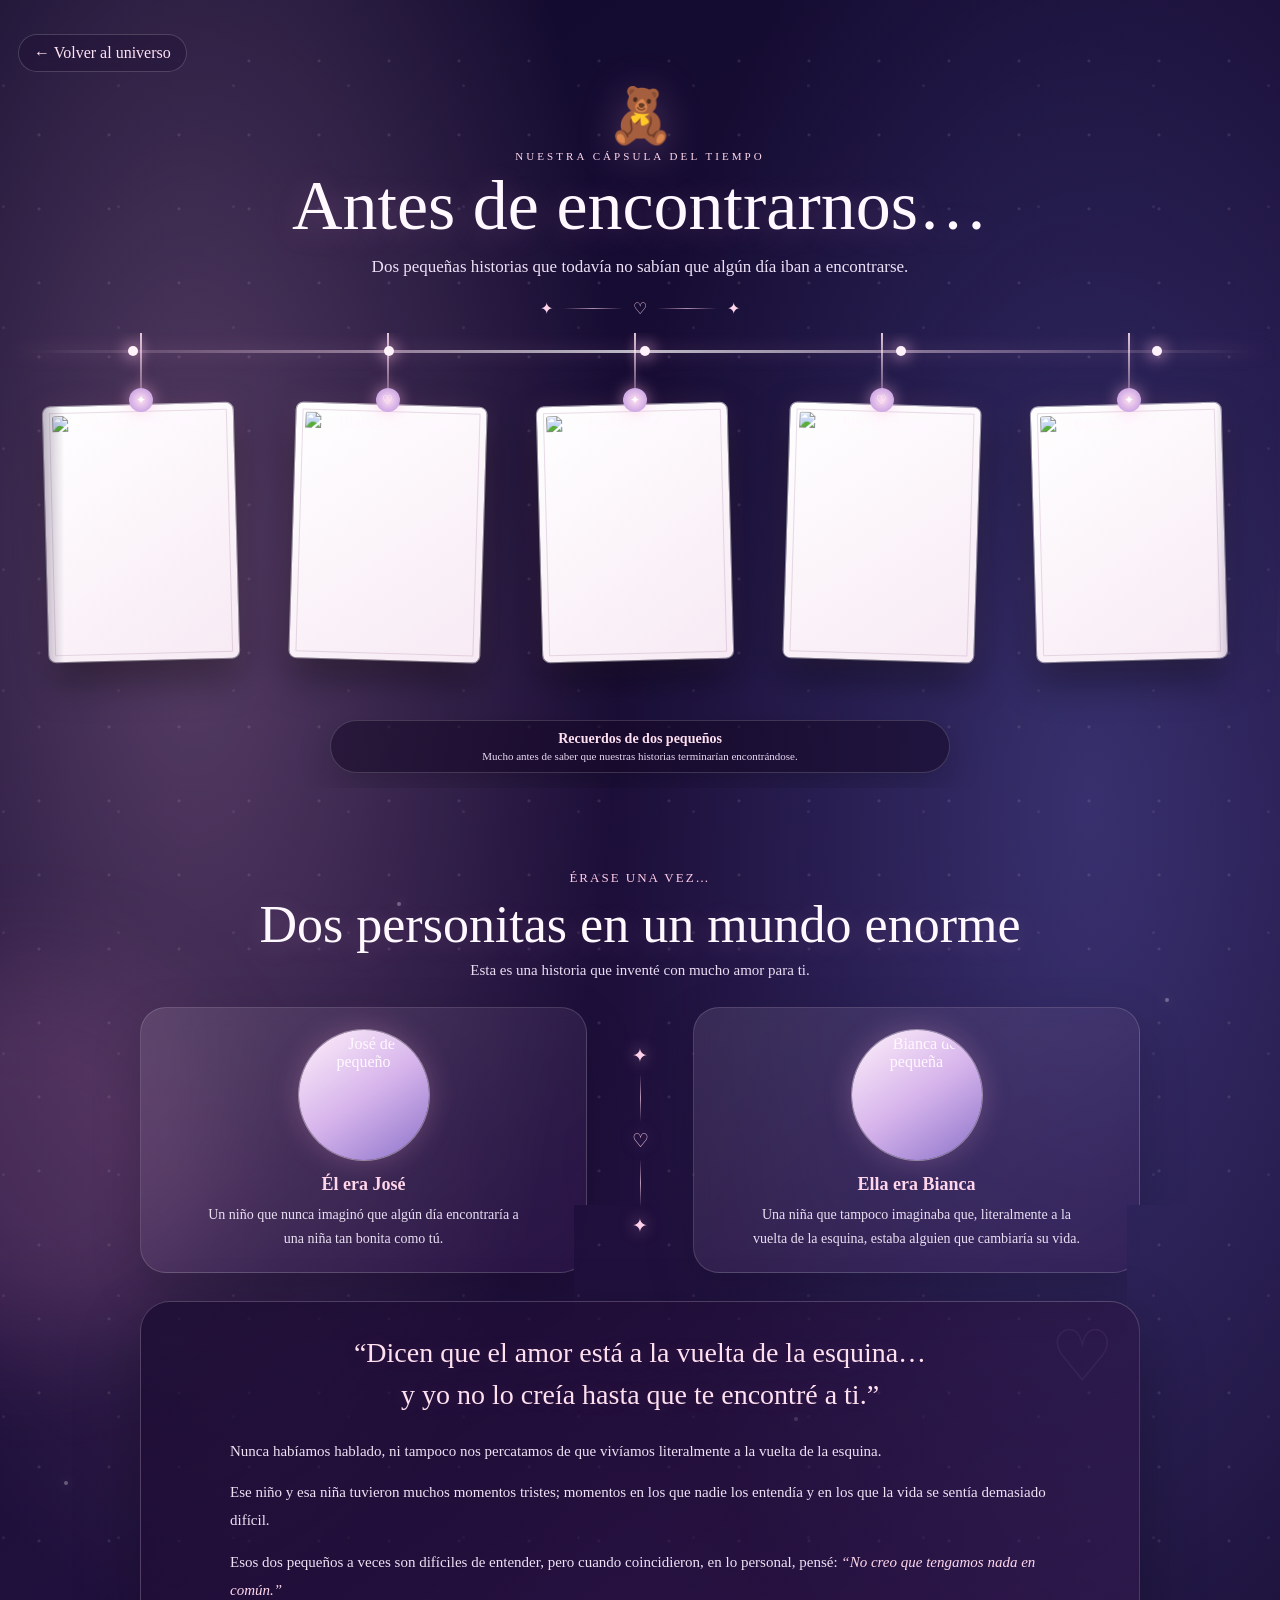
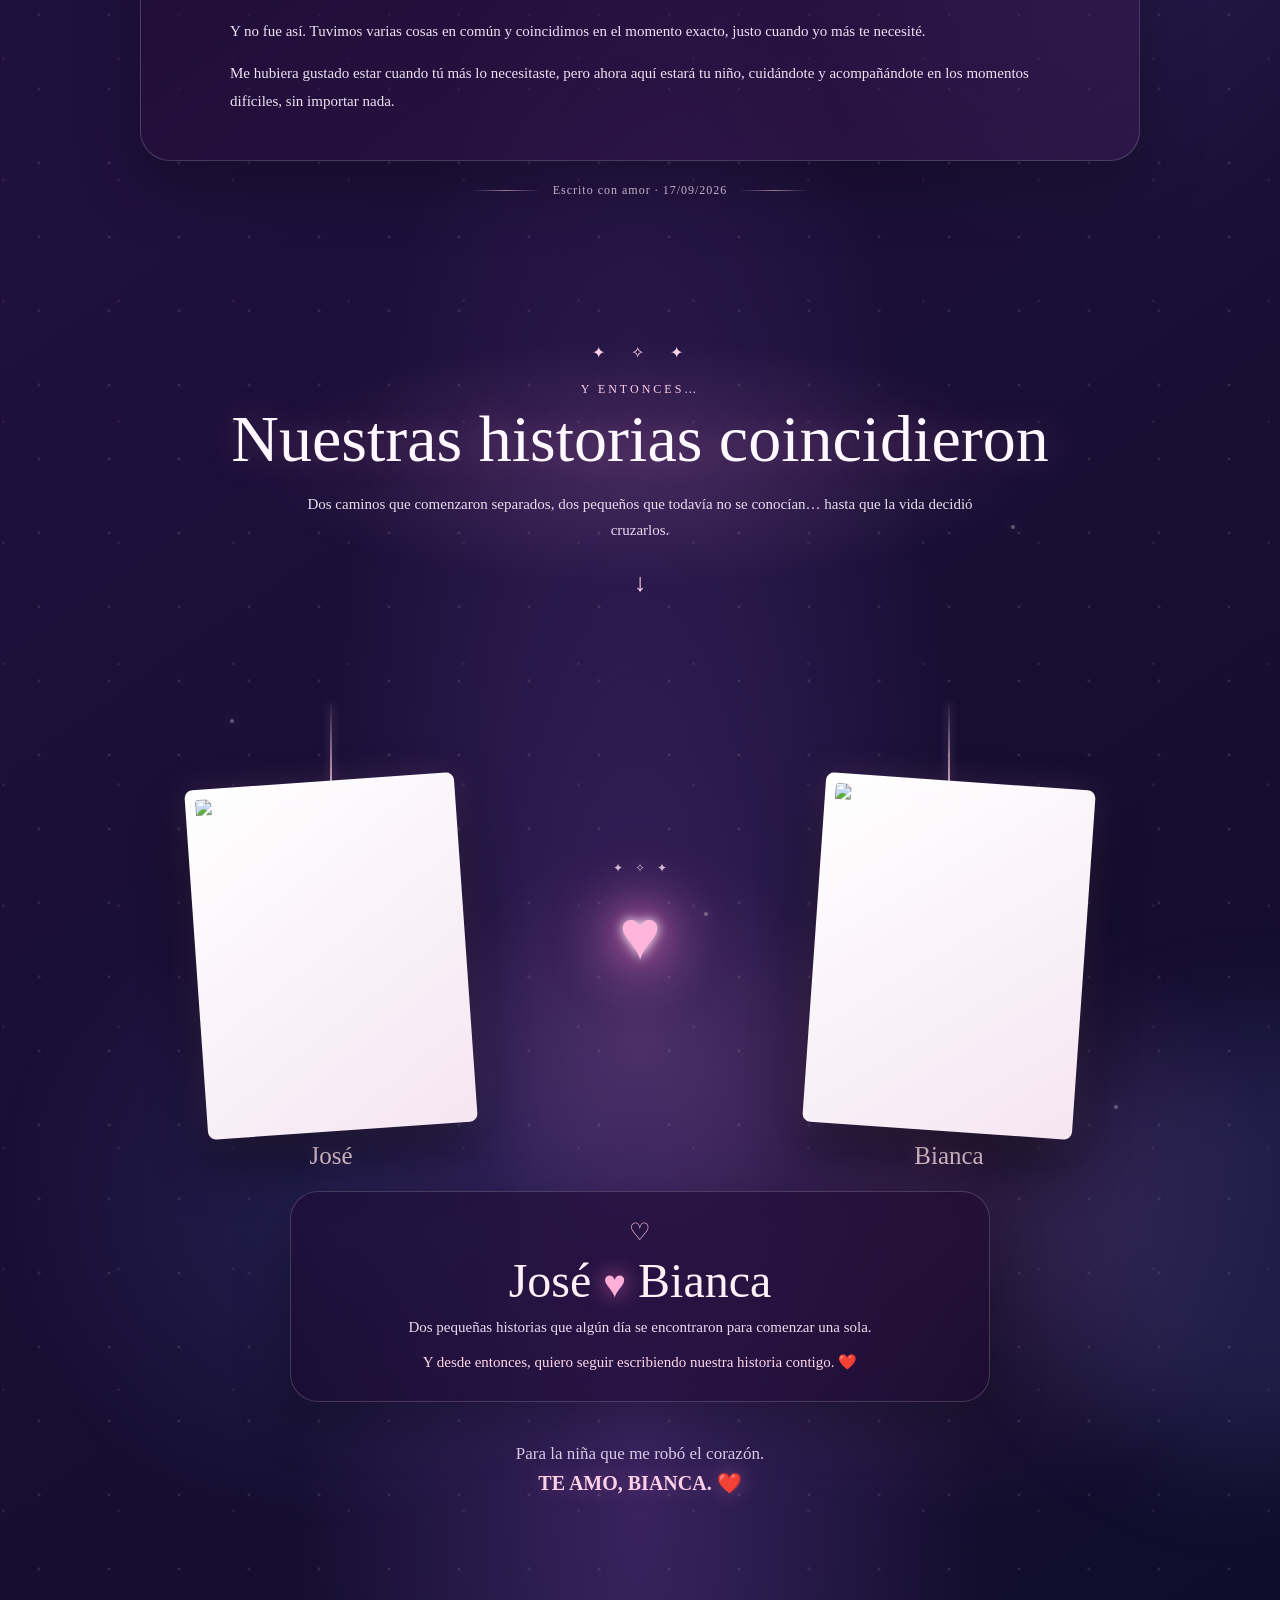
==== bebe.html @ 22dc92ad "Add files via upload" ====
<!doctype html>
<html lang="es">
<head>
<meta charset="utf-8">
<meta name="viewport" content="width=device-width,initial-scale=1">
<title>Bebé — Antes de encontrarnos</title>
<link rel="stylesheet" href="styles.css">
</head>
<body class="baby-page">
<main class="baby-world">
  <div class="baby-bg"></div>
  <div class="baby-glow baby-glow-a"></div>
  <div class="baby-glow baby-glow-b"></div>
  <div class="baby-stars" aria-hidden="true">
    <i></i><i></i><i></i><i></i><i></i><i></i><i></i><i></i><i></i><i></i><i></i><i></i>
  </div>

  <div class="baby-content">
    <a class="back baby-back" href="indice.html">← Volver al universo</a>

    <header class="baby-header">
      <div class="baby-icon">🧸</div>
      <div class="kicker">Nuestra cápsula del tiempo</div>
      <h1>Antes de encontrarnos…</h1>
      <p>Dos pequeñas historias que todavía no sabían que algún día iban a encontrarse.</p>
      <div class="baby-divider"><span>✦</span><b></b><span>♡</span><b></b><span>✦</span></div>
    </header>

    <!-- 1. Carrusel de recuerdos -->
    <section class="memory-lantern baby-carousel-section" aria-label="Fotografías de nuestra infancia">
      <div class="lantern-ceiling"><span></span><span></span><span></span><span></span><span></span></div>
      <div class="baby-track">
        <div class="baby-group">
          <figure class="hanging-photo photo-a"><span class="cord"></span><span class="ornament">✦</span><div class="photo-frame"><img src="assets/bebe/bebe01.jpeg" alt="José de pequeño"></div></figure>
          <figure class="hanging-photo photo-b"><span class="cord"></span><span class="ornament">♡</span><div class="photo-frame"><img src="assets/bebe/bebe02.jpeg" alt="Bianca de pequeña"></div></figure>
          <figure class="hanging-photo photo-c"><span class="cord"></span><span class="ornament">✦</span><div class="photo-frame"><img src="assets/bebe/bebe03.jpeg" alt="José de pequeño"></div></figure>
          <figure class="hanging-photo photo-d"><span class="cord"></span><span class="ornament">♡</span><div class="photo-frame"><img src="assets/bebe/bebe04.jpeg" alt="José de pequeño"></div></figure>
          <figure class="hanging-photo photo-e"><span class="cord"></span><span class="ornament">✦</span><div class="photo-frame"><img src="assets/bebe/bebe05.jpeg" alt="Bianca de pequeña"></div></figure>
          <figure class="hanging-photo photo-f"><span class="cord"></span><span class="ornament">♡</span><div class="photo-frame"><img src="assets/bebe/bebe06.jpeg" alt="Bianca de pequeña"></div></figure>
          <figure class="hanging-photo photo-g"><span class="cord"></span><span class="ornament">✦</span><div class="photo-frame"><img src="assets/bebe/bebe07.png" alt="Recuerdo de infancia"></div></figure>
        </div>
        <div class="baby-group" aria-hidden="true">
          <figure class="hanging-photo photo-a"><span class="cord"></span><span class="ornament">✦</span><div class="photo-frame"><img src="assets/bebe/bebe01.jpeg" alt=""></div></figure>
          <figure class="hanging-photo photo-b"><span class="cord"></span><span class="ornament">♡</span><div class="photo-frame"><img src="assets/bebe/bebe02.jpeg" alt=""></div></figure>
          <figure class="hanging-photo photo-c"><span class="cord"></span><span class="ornament">✦</span><div class="photo-frame"><img src="assets/bebe/bebe03.jpeg" alt=""></div></figure>
          <figure class="hanging-photo photo-d"><span class="cord"></span><span class="ornament">♡</span><div class="photo-frame"><img src="assets/bebe/bebe04.jpeg" alt=""></div></figure>
          <figure class="hanging-photo photo-e"><span class="cord"></span><span class="ornament">✦</span><div class="photo-frame"><img src="assets/bebe/bebe05.jpeg" alt=""></div></figure>
          <figure class="hanging-photo photo-f"><span class="cord"></span><span class="ornament">♡</span><div class="photo-frame"><img src="assets/bebe/bebe06.jpeg" alt=""></div></figure>
          <figure class="hanging-photo photo-g"><span class="cord"></span><span class="ornament">✦</span><div class="photo-frame"><img src="assets/bebe/bebe07.png" alt=""></div></figure>
        </div>
      </div>
      <div class="carousel-caption">
        <span>Recuerdos de dos pequeños</span>
        <small>Mucho antes de saber que nuestras historias terminarían encontrándose.</small>
      </div>
    </section>

    <!-- 2. Historia -->
    <section class="baby-story" aria-label="Nuestra historia antes de conocernos">
      <div class="story-intro">
        <span class="story-label">Érase una vez…</span>
        <h2>Dos personitas en un mundo enorme</h2>
        <p>Esta es una historia que inventé con mucho amor para ti.</p>
      </div>

      <div class="story-columns">
        <article class="story-person story-jose">
          <div class="story-mini-photo"><img src="assets/bebe/bebe01.jpeg" alt="José de pequeño"></div>
          <span class="story-tag">Él era José</span>
          <p>Un niño que nunca imaginó que algún día encontraría a una niña tan bonita como tú.</p>
        </article>
        <div class="story-between" aria-hidden="true"><span>✦</span><div></div><span>♡</span><div></div><span>✦</span></div>
        <article class="story-person story-bianca">
          <div class="story-mini-photo"><img src="assets/bebe/bebe02.jpeg" alt="Bianca de pequeña"></div>
          <span class="story-tag">Ella era Bianca</span>
          <p>Una niña que tampoco imaginaba que, literalmente a la vuelta de la esquina, estaba alguien que cambiaría su vida.</p>
        </article>
      </div>

      <div class="story-card">
        <div class="story-quote">“Dicen que el amor está a la vuelta de la esquina…<br>y yo no lo creía hasta que te encontré a ti.”</div>
        <div class="story-text">
          <p>Nunca habíamos hablado, ni tampoco nos percatamos de que vivíamos literalmente a la vuelta de la esquina.</p>
          <p>Ese niño y esa niña tuvieron muchos momentos tristes; momentos en los que nadie los entendía y en los que la vida se sentía demasiado difícil.</p>
          <p>Esos dos pequeños a veces son difíciles de entender, pero cuando coincidieron, en lo personal, pensé: <em>“No creo que tengamos nada en común.”</em></p>
          <p>Y no fue así. Tuvimos varias cosas en común y coincidimos en el momento exacto, justo cuando yo más te necesité.</p>
          <p>Me hubiera gustado estar cuando tú más lo necesitaste, pero ahora aquí estará tu niño, cuidándote y acompañándote en los momentos difíciles, sin importar nada.</p>
        </div>
      </div>

      <div class="story-date">
        <span class="date-line"></span>
        <span>Escrito con amor · 17/09/2026</span>
        <span class="date-line"></span>
      </div>
    </section>

    <!-- 3. El encuentro -->
    <section class="baby-meeting" aria-label="El encuentro de José y Bianca">
      <div class="meeting-stars" aria-hidden="true">✦　✧　✦</div>
      <p class="meeting-kicker">Y entonces…</p>
      <h2>Nuestras historias coincidieron</h2>
      <p class="meeting-copy">Dos caminos que comenzaron separados, dos pequeños que todavía no se conocían… hasta que la vida decidió cruzarlos.</p>
      <div class="meeting-arrow" aria-hidden="true">↓</div>
    </section>

    <!-- 4. Dos fotos que terminan juntas -->
    <section class="together-section" aria-label="José y Bianca juntos">
      <div class="together-scene">
        <div class="together-photo together-left">
          <span class="together-string"></span>
          <div class="together-frame"><img src="assets/bebe/bebe01.jpeg" alt="José de pequeño"></div>
          <span class="together-name">José</span>
        </div>

        <div class="heart-center" aria-hidden="true">
          <div class="heart-glow"></div>
          <div class="heart-symbol">♥</div>
          <div class="heart-sparkles">✦　✧　✦</div>
        </div>

        <div class="together-photo together-right">
          <span class="together-string"></span>
          <div class="together-frame"><img src="assets/bebe/bebe02.jpeg" alt="Bianca de pequeña"></div>
          <span class="together-name">Bianca</span>
        </div>
      </div>

      <div class="together-message">
        <span class="tiny-heart">♡</span>
        <h2>José <span>♥</span> Bianca</h2>
        <p>Dos pequeñas historias que algún día se encontraron para comenzar una sola.</p>
        <p class="forever">Y desde entonces, quiero seguir escribiendo nuestra historia contigo. ❤️</p>
      </div>

      <div class="baby-closing">
        <p>Para la niña que me robó el corazón.</p>
        <strong>TE AMO, BIANCA. ❤️</strong>
      </div>
    </section>
  </div>
</main>
<script src="script.js"></script>
</body>
</html>
---- styles.css ----
:root{
 --ink:#2a1638;--deep:#1b0b2b;--purple:#8f58bd;--lav:#d9baf3;--pink:#ffb8df;
 --white:#fff9ff;--muted:#eadcf1;--glass:rgba(46,19,68,.55);
}
*{box-sizing:border-box}html{scroll-behavior:smooth}
body{margin:0;color:var(--white);font-family:Georgia,"Times New Roman",serif;background:#160a23}
.page{min-height:100vh;position:relative;overflow:hidden}
.atmo{position:absolute;inset:-3%;background-size:cover;background-position:center;z-index:0;
animation:kenburns 22s ease-in-out infinite alternate;transform-origin:center}
.atmo:after{content:"";position:absolute;inset:0;background:
linear-gradient(180deg,rgba(30,8,51,.04),rgba(42,13,67,.18)),
radial-gradient(circle at 50% 45%,transparent 0 28%,rgba(25,5,40,.18) 82%);}
@keyframes kenburns{0%{transform:scale(1) translate3d(0,0,0)}100%{transform:scale(1.045) translate3d(-.8%,.5%,0)}}
.stars,.sparkles,.nebula{position:absolute;inset:0;z-index:1;pointer-events:none}
.star{position:absolute;width:3px;height:3px;border-radius:50%;background:#fff;animation:twinkle 2.6s ease-in-out infinite}
@keyframes twinkle{0%,100%{opacity:.15;transform:scale(.6)}50%{opacity:1;transform:scale(1.7)}}
.spark{position:absolute;width:12px;height:12px}.spark:before,.spark:after{content:"";position:absolute;background:#fff;border-radius:9px}
.spark:before{width:2px;height:18px;left:5px;top:-3px}.spark:after{width:18px;height:2px;left:-3px;top:5px}
.center{position:relative;z-index:3;min-height:100vh;display:grid;place-items:center;padding:32px 18px}
.hero{width:min(650px,95%);text-align:center;padding:45px 28px;border:1px solid rgba(255,255,255,.32);background:rgba(32,11,50,.48);backdrop-filter:blur(8px);border-radius:34px;box-shadow:0 25px 80px rgba(10,0,20,.35)}
.kicker{font-size:11px;letter-spacing:.28em;text-transform:uppercase;color:#ffe1f3}
h1{font-size:clamp(42px,8vw,78px);line-height:.98;font-weight:500;margin:14px 0 18px;text-shadow:0 3px 25px rgba(255,177,229,.3)}
.hero p{max-width:510px;margin:0 auto 26px;line-height:1.75;color:#f3e6f6;font-size:17px}
.btn{display:inline-flex;align-items:center;justify-content:center;min-height:48px;padding:12px 25px;border:1px solid rgba(255,255,255,.35);border-radius:999px;background:linear-gradient(90deg,#b879dc,#ff9bd6);color:#2b123c;font-weight:bold;box-shadow:0 10px 30px rgba(255,143,216,.28);cursor:pointer;font-family:inherit}
.hint{font-size:12px;color:#e6cfe9;margin-top:15px}
.photo-rain{position:absolute;inset:0;z-index:2;overflow:hidden;pointer-events:none}
.photo{position:absolute;top:-170px;width:105px;height:132px;padding:8px 8px 25px;background:#fff;border-radius:5px;box-shadow:0 16px 35px rgba(0,0,0,.35);animation:fall linear infinite;pointer-events:auto;cursor:pointer}
.photo img{width:100%;height:99px;object-fit:cover;display:block}
@keyframes fall{0%{transform:translate(0,-180px) rotate(-10deg);opacity:0}8%{opacity:.95}50%{transform:translate(30px,52vh) rotate(8deg)}100%{transform:translate(-20px,115vh) rotate(17deg);opacity:.08}}
.photo:nth-child(1){left:3%;animation-duration:12s;animation-delay:-5s}.photo:nth-child(2){left:19%;animation-duration:15s;animation-delay:-10s}
.photo:nth-child(3){left:37%;animation-duration:11s;animation-delay:-2s}.photo:nth-child(4){left:56%;animation-duration:14s;animation-delay:-8s}
.photo:nth-child(5){left:74%;animation-duration:13s;animation-delay:-12s}.photo:nth-child(6){left:90%;animation-duration:16s;animation-delay:-7s}

.menu{min-height:100vh;position:relative;padding:45px 18px 65px;overflow:hidden}
.menu-wrap{position:relative;z-index:4;width:min(1080px,100%);margin:auto}
.menu-head{text-align:center;margin-bottom:25px}.menu-head h2{font-size:clamp(38px,6vw,62px);font-weight:500;margin:8px 0}
.menu-head p{max-width:650px;margin:auto;color:#f2e2f5;line-height:1.7}
.moon-scene{height:310px;position:relative;display:flex;justify-content:center;align-items:center;margin:-5px auto 10px}
.moon{width:205px;height:205px;border-radius:50%;background:transparent;box-shadow:0 0 45px rgba(255,208,250,.18);animation:moonGlow 4s ease-in-out infinite}
@keyframes moonGlow{0%,100%{opacity:.7}50%{opacity:1}}
.orbit{position:absolute;width:580px;height:250px;border:1px solid rgba(255,221,248,.45);border-radius:50%;transform:rotate(-12deg)}
.astronaut{position:absolute;font-size:75px;filter:drop-shadow(0 10px 20px rgba(0,0,0,.35));animation:float 3.8s ease-in-out infinite}
.astronaut.left{left:12%;transform:scaleX(-1)}.astronaut.right{right:12%}
@keyframes float{0%,100%{translate:0 5px}50%{translate:0 -12px}}
.love-rope{position:absolute;width:390px;height:2px;background:linear-gradient(90deg,#ffb4e3,#fff,#ffb4e3);box-shadow:0 0 12px #ffb4e3}
.heart{position:absolute;font-size:31px;animation:pulse 1.6s ease-in-out infinite}
@keyframes pulse{50%{transform:scale(1.22)}}
.grid{display:grid;grid-template-columns:repeat(4,1fr);gap:14px}
.card{min-height:170px;padding:20px;border-radius:24px;border:1px solid rgba(255,255,255,.28);background:linear-gradient(145deg,rgba(255,255,255,.22),rgba(104,48,143,.28));backdrop-filter:blur(8px);box-shadow:0 12px 35px rgba(20,4,30,.22);transition:.25s}
.card:hover{transform:translateY(-5px);border-color:#ffc5e7}
.card .icon{font-size:37px}.card h3{font-size:21px;margin:10px 0 6px;font-weight:500}.card p{font-size:13px;line-height:1.5;color:#f0deF3;margin:0}
.codebox{margin:25px auto 0;max-width:760px;padding:22px;border-radius:25px;border:1px solid rgba(255,255,255,.3);background:rgba(29,8,45,.5);backdrop-filter:blur(8px);text-align:center}
.codebox h3{font-size:25px;margin:8px}.codebox p{color:#ead9ef}
input{width:min(370px,100%);height:48px;border-radius:999px;border:1px solid #b98bd0;background:rgba(15,5,25,.6);color:#fff;text-align:center;padding:0 18px;font:16px Georgia;margin:7px}
.secret{display:none;margin-top:13px;padding:14px;border-radius:17px;background:rgba(255,185,224,.13)}
.secret a{margin-left:8px}
footer{text-align:center;color:#e5cde9;margin-top:28px;font-size:13px}
@media(max-width:800px){.grid{grid-template-columns:repeat(2,1fr)}.orbit{width:470px}.astronaut{font-size:58px}.love-rope{width:300px}}
@media(max-width:520px){.grid{grid-template-columns:1fr 1fr}.moon{width:150px;height:150px}.moon-scene{height:250px}.astronaut{font-size:44px}.astronaut.left{left:0}.astronaut.right{right:0}.love-rope{width:210px}.photo{width:78px;height:100px;padding:6px 6px 18px}.photo img{height:75px}.hero{padding:35px 19px}}
@media(prefers-reduced-motion:reduce){*,*:before,*:after{animation:none!important;transition:none!important}}

.aurora{position:absolute;z-index:1;inset:-20%;pointer-events:none;
background:
radial-gradient(ellipse at 25% 35%,rgba(255,169,235,.12),transparent 26%),
radial-gradient(ellipse at 75% 60%,rgba(151,114,255,.13),transparent 28%);
filter:blur(18px);animation:aurora 14s ease-in-out infinite alternate}
@keyframes aurora{0%{transform:translate(-2%,-1%) rotate(-2deg);opacity:.55}100%{transform:translate(2%,2%) rotate(3deg);opacity:.95}}
.shooting{position:absolute;z-index:2;width:130px;height:2px;border-radius:9px;
background:linear-gradient(90deg,transparent,#fff,#ffc9ee);filter:drop-shadow(0 0 8px #ffb9e8);
transform:rotate(-28deg);animation:shoot 5.5s linear infinite;pointer-events:none}
.shooting.s1{top:16%;left:-20%;animation-delay:1s}.shooting.s2{top:42%;left:-25%;animation-delay:3.1s}
@keyframes shoot{0%{translate:0 0;opacity:0}8%{opacity:1}45%{opacity:.9}65%,100%{translate:145vw 45vh;opacity:0}}
.cosmic-dust{position:absolute;z-index:1;inset:0;pointer-events:none;background-image:
radial-gradient(circle,rgba(255,255,255,.75) 0 1px,transparent 1.5px),
radial-gradient(circle,rgba(255,196,238,.5) 0 1px,transparent 1.5px);
background-size:83px 97px,137px 121px;animation:dust 28s linear infinite;opacity:.32}
@keyframes dust{to{background-position:83px 97px,-137px -121px}}
/* Extra motion on page 2: the celestial scene gently breathes while the foreground remains readable. */
.menu .atmo{animation:spaceDrift 24s ease-in-out infinite alternate}
@keyframes spaceDrift{0%{transform:scale(1.01) translate3d(0,0,0)}100%{transform:scale(1.065) translate3d(-1.2%,.8%,0)}}
.menu .menu-wrap{animation:contentFloat 7s ease-in-out infinite}
@keyframes contentFloat{0%,100%{translate:0 0}50%{translate:0 -4px}}

.moon-scene .orbit,.moon-scene .astronaut,.moon-scene .love-rope,.moon-scene .heart{opacity:0;pointer-events:none}.moon-scene{height:300px}

.photo{will-change:transform;transition:filter .25s ease,box-shadow .25s ease}
.photo:hover,.photo.selected{filter:brightness(1.08) saturate(1.08);box-shadow:0 0 0 3px rgba(255,194,235,.65),0 20px 42px rgba(0,0,0,.42)}
.photo img{border-radius:2px}

/* V4 — interactive memory rain */
.photo-rain{touch-action:none;user-select:none}
.interactive-photo{cursor:grab;z-index:4;touch-action:none;user-select:none;will-change:transform}
.interactive-photo.dragging{cursor:grabbing;z-index:80;animation:none!important;filter:brightness(1.12) saturate(1.15);box-shadow:0 0 0 3px rgba(255,204,240,.8),0 25px 55px rgba(23,4,35,.55);transition:none}
.interactive-photo.zoomed{z-index:90;transform:scale(1.75)!important;box-shadow:0 0 0 3px rgba(255,204,240,.85),0 25px 60px rgba(20,2,35,.65)}
.interactive-photo .photo-shine{position:absolute;inset:0;border-radius:5px;pointer-events:none;opacity:0;background:linear-gradient(115deg,transparent 35%,rgba(255,255,255,.55) 50%,transparent 65%);transform:translateX(-130%);transition:opacity .2s}
.interactive-photo:hover .photo-shine{opacity:.5;animation:photoGlint 1.2s ease}
@keyframes photoGlint{to{transform:translateX(130%)}}
.explore-tip{position:fixed;left:50%;bottom:24px;transform:translateX(-50%);z-index:120;width:min(520px,calc(100% - 28px));display:flex;gap:12px;align-items:center;padding:13px 16px;border:1px solid rgba(255,255,255,.35);border-radius:18px;background:rgba(36,10,54,.78);backdrop-filter:blur(12px);box-shadow:0 15px 40px rgba(10,0,20,.35);color:#fff}
.explore-tip>span{font-size:24px;color:#ffd0ed}.explore-tip strong{font-size:14px}.explore-tip div{font-size:12px;line-height:1.45}.explore-tip button{margin-left:auto;border:0;background:transparent;color:#fff;font-size:22px;cursor:pointer}
.secret-modal{position:fixed;inset:0;z-index:200;display:none;place-items:center;padding:20px;background:rgba(14,2,24,.62);backdrop-filter:blur(9px)}
.secret-modal.show{display:grid;animation:modalIn .35s ease}
@keyframes modalIn{from{opacity:0}.to{opacity:1}}
.secret-card{width:min(520px,94%);text-align:center;padding:36px 28px;border-radius:30px;border:1px solid rgba(255,255,255,.38);background:linear-gradient(145deg,rgba(73,29,96,.94),rgba(35,9,55,.94));box-shadow:0 25px 90px rgba(0,0,0,.5)}
.secret-symbol{font-size:42px;color:#ffd2ef;text-shadow:0 0 20px #ff9bd6}.secret-card h2{font-size:32px;font-weight:500;margin:10px 0}.secret-card p{color:#efdeF2;line-height:1.6}.secret-code{display:inline-block;margin:14px 0;padding:13px 25px;border-radius:14px;letter-spacing:.28em;font-size:28px;font-weight:bold;color:#3a164a;background:linear-gradient(90deg,#ffd4ee,#cdb5ff);box-shadow:0 0 30px rgba(255,180,225,.3)}
.modal-close{display:block;margin:14px auto 0;border:0;background:transparent;color:#e9cce9;text-decoration:underline;cursor:pointer;font-family:inherit}
.small{font-size:12px!important}
@media(max-width:520px){.explore-tip{bottom:12px}.interactive-photo.zoomed{transform:scale(1.45)!important}.secret-card{padding:30px 20px}}

/* ===== V5 interactive photo system ===== */
.photo-rain{
  position:fixed !important;
  inset:0 !important;
  width:100vw !important;
  height:100vh !important;
  overflow:hidden !important;
  pointer-events:none !important;
  z-index:6 !important;
}
.interactive-photo{
  position:fixed !important;
  left:0 !important;
  top:0 !important;
  margin:0 !important;
  pointer-events:auto !important;
  cursor:grab !important;
  touch-action:none !important;
  user-select:none !important;
  -webkit-user-select:none !important;
  will-change:transform !important;
  animation:none !important;
  transform:translate3d(var(--x),var(--y),0) rotate(var(--r)) !important;
}
.interactive-photo.dragging{
  cursor:grabbing !important;
  z-index:9999 !important;
  animation:none !important;
  transition:none !important;
  transform:translate3d(var(--x),var(--y),0) rotate(var(--r)) scale(1.08) !important;
}
.interactive-photo.zoomed{
  z-index:9998 !important;
  transform:translate3d(var(--x),var(--y),0) rotate(var(--r)) scale(1.65) !important;
}

/* ===== Página 2: menú cósmico renovado ===== */
.cosmic-grid{grid-template-columns:repeat(4,minmax(0,1fr));gap:18px;margin-top:30px}
.cosmic-grid .card{
  position:relative;min-height:185px;padding:24px 18px 20px;overflow:hidden;
  display:flex;flex-direction:column;align-items:center;justify-content:center;text-align:center;
  border:1px solid rgba(255,255,255,.34);border-radius:28px;
  background:linear-gradient(145deg,rgba(255,255,255,.20),rgba(75,35,125,.34));
  box-shadow:0 12px 40px rgba(10,3,30,.28),inset 0 1px 0 rgba(255,255,255,.16);
  backdrop-filter:blur(12px);transition:transform .35s ease,box-shadow .35s ease,border-color .35s ease;
}
.cosmic-grid .card::before{
  content:"";position:absolute;width:130px;height:130px;border-radius:50%;top:-72px;right:-52px;
  background:radial-gradient(circle,rgba(255,214,243,.38),rgba(195,137,255,.08) 45%,transparent 70%);
  animation:planetGlow 4s ease-in-out infinite;
}
.cosmic-grid .card::after{
  content:"✦";position:absolute;left:14px;bottom:12px;font-size:13px;color:rgba(255,255,255,.7);
  animation:twinkle 2.4s ease-in-out infinite;
}
.cosmic-grid .card:hover{transform:translateY(-10px) scale(1.025);border-color:rgba(255,205,235,.85);box-shadow:0 22px 55px rgba(32,7,55,.42),0 0 35px rgba(226,143,255,.24)}
.cosmic-grid .icon{
  position:relative;z-index:1;width:72px;height:72px;display:grid;place-items:center;margin-bottom:12px;
  border-radius:50%;font-size:34px;
  background:radial-gradient(circle at 35% 30%,#fff1fb,#e3b4ff 38%,#8f5ec9 100%);
  border:2px solid rgba(255,255,255,.72);
  box-shadow:0 0 0 7px rgba(238,189,255,.08),0 0 30px rgba(235,153,255,.42),inset -7px -9px 15px rgba(70,27,100,.24);
  transition:transform .35s ease,box-shadow .35s ease;
}
.cosmic-grid .card:hover .icon{transform:rotate(8deg) scale(1.12);box-shadow:0 0 0 9px rgba(238,189,255,.11),0 0 42px rgba(255,170,225,.7),inset -7px -9px 15px rgba(70,27,100,.18)}
.cosmic-grid .card h3{position:relative;z-index:1;font-size:21px;margin:0 0 7px;font-weight:700;color:#fff;text-shadow:0 2px 16px rgba(0,0,0,.28)}
.cosmic-grid .card p{position:relative;z-index:1;font-size:13px;line-height:1.5;color:#f7e8ff;margin:0;max-width:190px}
.cosmic-grid .card:nth-child(2) .icon{background:radial-gradient(circle at 35% 30%,#fff4fb,#ffd1e9 40%,#bc7ad5)}
.cosmic-grid .card:nth-child(3) .icon{background:radial-gradient(circle at 35% 30%,#f3fff2,#c9f6a8 40%,#64b77c)}
.cosmic-grid .card:nth-child(4) .icon{background:radial-gradient(circle at 35% 30%,#f4f0ff,#bfc4ff 40%,#7776d7)}
.cosmic-grid .card:nth-child(5) .icon{background:radial-gradient(circle at 35% 30%,#fff8fc,#ffbddb 40%,#d56e9f)}
.cosmic-grid .card:nth-child(6) .icon{background:radial-gradient(circle at 35% 30%,#fff,#c9ddff 40%,#668ad0)}
.cosmic-grid .card:nth-child(7) .icon{background:radial-gradient(circle at 35% 30%,#fffbea,#ffe29a 40%,#d58d5d)}
.cosmic-grid .card:nth-child(8) .icon{background:radial-gradient(circle at 35% 30%,#fff,#c9b7ff 40%,#7250bb)}
.codebox{position:relative;overflow:hidden}
.codebox::before{content:"✦  ✧  ✦";position:absolute;right:22px;top:16px;color:rgba(255,255,255,.55);letter-spacing:10px}
@keyframes planetGlow{0%,100%{transform:scale(1);opacity:.55}50%{transform:scale(1.16);opacity:.9}}
@keyframes twinkle{0%,100%{opacity:.35;transform:scale(.9)}50%{opacity:1;transform:scale(1.15)}}
@media(max-width:900px){.cosmic-grid{grid-template-columns:repeat(2,minmax(0,1fr))}}
@media(max-width:520px){.cosmic-grid{grid-template-columns:1fr;gap:14px}.cosmic-grid .card{min-height:165px}}

/* ===== V10 — Página Bebé: recuerdos colgantes ===== */
.baby-page{background:#09071b;overflow-x:hidden}
.baby-world{min-height:100vh;position:relative;overflow:hidden;color:#fff8ff;background:#09071b}
.baby-bg{position:absolute;inset:0;background:
  radial-gradient(ellipse at 15% 18%,rgba(255,190,229,.28),transparent 28%),
  radial-gradient(ellipse at 85% 25%,rgba(126,143,255,.26),transparent 31%),
  radial-gradient(ellipse at 50% 95%,rgba(180,108,255,.23),transparent 38%),
  linear-gradient(145deg,#100a2c 0%,#20103d 42%,#100d2b 100%)}
.baby-bg:before{content:"";position:absolute;inset:-15%;background:
  radial-gradient(circle at 30% 35%,rgba(255,255,255,.10) 0 1px,transparent 2px),
  radial-gradient(circle at 70% 70%,rgba(255,210,241,.08) 0 1px,transparent 2px);
  background-size:70px 74px,115px 121px;animation:babyDust 24s linear infinite}
@keyframes babyDust{to{background-position:70px 74px,-115px -121px}}
.baby-glow{position:absolute;border-radius:50%;filter:blur(55px);pointer-events:none}
.baby-glow-a{width:380px;height:380px;left:-160px;top:30%;background:rgba(255,155,215,.13);animation:babyFloat 10s ease-in-out infinite alternate}
.baby-glow-b{width:430px;height:430px;right:-190px;bottom:5%;background:rgba(129,141,255,.13);animation:babyFloat 12s ease-in-out infinite alternate-reverse}
@keyframes babyFloat{to{transform:translate3d(35px,-25px,0) scale(1.08)}}
.baby-stars{position:absolute;inset:0;pointer-events:none;z-index:1}
.baby-stars i{position:absolute;width:4px;height:4px;border-radius:50%;background:#fff;box-shadow:0 0 11px #ffd8f0;opacity:.3;animation:babyTwinkle 3.5s ease-in-out infinite}
.baby-stars i:nth-child(1){left:8%;top:16%;animation-delay:.3s}.baby-stars i:nth-child(2){left:18%;top:72%;animation-delay:1.2s}.baby-stars i:nth-child(3){left:31%;top:28%;animation-delay:2.1s}.baby-stars i:nth-child(4){left:45%;top:13%;animation-delay:1s}.baby-stars i:nth-child(5){left:55%;top:78%;animation-delay:2.7s}.baby-stars i:nth-child(6){left:68%;top:20%;animation-delay:.8s}.baby-stars i:nth-child(7){left:79%;top:66%;animation-delay:1.7s}.baby-stars i:nth-child(8){left:91%;top:31%;animation-delay:2.5s}.baby-stars i:nth-child(9){left:87%;top:84%;animation-delay:.5s}.baby-stars i:nth-child(10){left:5%;top:46%;animation-delay:2.2s}.baby-stars i:nth-child(11){left:39%;top:90%;animation-delay:1.4s}.baby-stars i:nth-child(12){left:62%;top:44%;animation-delay:3s}
@keyframes babyTwinkle{0%,100%{opacity:.2;transform:scale(.65)}50%{opacity:.95;transform:scale(1.6)}}
.baby-content{position:relative;z-index:4;width:min(1400px,100%);margin:auto;padding:34px 18px 55px}
.baby-back{display:inline-block;color:#ffe3f4;text-decoration:none;margin:0 0 12px;border:1px solid rgba(255,255,255,.18);padding:9px 15px;border-radius:999px;background:rgba(25,11,49,.32);backdrop-filter:blur(8px)}
.baby-header{text-align:center;max-width:800px;margin:0 auto 15px}
.baby-icon{font-size:54px;filter:drop-shadow(0 8px 20px rgba(255,166,222,.25));animation:babyIcon 3.2s ease-in-out infinite}
@keyframes babyIcon{50%{transform:translateY(-6px) rotate(-3deg)}}
.baby-header .kicker{margin-top:3px;color:#ffd9ee}
.baby-header h1{font-size:clamp(38px,6vw,70px);margin:10px 0 12px;font-weight:500;text-shadow:0 4px 30px rgba(255,170,226,.22)}
.baby-header p{margin:0 auto;color:#eee1f7;font-size:17px;line-height:1.7;max-width:680px}
.baby-divider{display:flex;align-items:center;justify-content:center;gap:10px;margin:18px auto 0;color:#ffd5eb}.baby-divider b{display:block;width:60px;height:1px;background:linear-gradient(90deg,transparent,rgba(255,211,238,.65),transparent)}
.memory-lantern{position:relative;margin:8px calc(50% - 50vw) 0;width:100vw;height:455px;overflow:hidden;mask-image:linear-gradient(90deg,transparent 0,#000 5%,#000 95%,transparent 100%);-webkit-mask-image:linear-gradient(90deg,transparent 0,#000 5%,#000 95%,transparent 100%)}
.lantern-ceiling{position:absolute;z-index:2;left:0;right:0;top:17px;height:3px;background:linear-gradient(90deg,transparent,rgba(255,221,241,.4),rgba(255,255,255,.72),rgba(255,221,241,.4),transparent);box-shadow:0 0 18px rgba(255,184,225,.28)}
.lantern-ceiling span{position:absolute;top:-4px;width:10px;height:10px;border-radius:50%;background:#fff2fa;box-shadow:0 0 15px 3px rgba(255,187,227,.55)}
.lantern-ceiling span:nth-child(1){left:10%}.lantern-ceiling span:nth-child(2){left:30%}.lantern-ceiling span:nth-child(3){left:50%}.lantern-ceiling span:nth-child(4){left:70%}.lantern-ceiling span:nth-child(5){left:90%}
.baby-track{position:absolute;top:0;left:0;height:455px;display:flex;width:max-content;animation:babySlide 42s linear infinite;will-change:transform}
.baby-group{display:flex;align-items:flex-start;gap:42px;padding:0 38px;width:max-content}
@keyframes babySlide{from{transform:translateX(-50%)}to{transform:translateX(0)}}
.hanging-photo{position:relative;flex:0 0 205px;width:205px;margin:0;text-align:center;padding-top:18px;animation:swing 4.5s ease-in-out infinite;transform-origin:50% 16px}
.hanging-photo.photo-b{animation-delay:-1.2s}.hanging-photo.photo-c{animation-delay:-2.3s}.hanging-photo.photo-d{animation-delay:-.5s}.hanging-photo.photo-e{animation-delay:-1.8s}.hanging-photo.photo-f{animation-delay:-3s}.hanging-photo.photo-g{animation-delay:-.9s}
@keyframes swing{0%,100%{transform:rotate(-2.2deg) translateY(0)}50%{transform:rotate(2.2deg) translateY(5px)}}
.cord{position:absolute;top:0;left:50%;width:2px;height:67px;transform:translateX(-50%);background:linear-gradient(180deg,rgba(255,228,242,.85),rgba(255,194,224,.25));box-shadow:0 0 8px rgba(255,202,230,.25)}
.ornament{position:absolute;top:55px;left:50%;transform:translateX(-50%);z-index:3;width:24px;height:24px;display:grid;place-items:center;border-radius:50%;font-size:12px;color:#fff;background:radial-gradient(circle,#ffdff0,#b890df);box-shadow:0 0 16px rgba(255,183,224,.55)}
.photo-frame{position:relative;margin:54px auto 0;width:190px;height:255px;padding:9px 9px 30px;background:linear-gradient(145deg,#fff,#f7eaf4);border-radius:7px;box-shadow:0 18px 40px rgba(0,0,0,.42),0 0 0 1px rgba(255,255,255,.6),0 0 28px rgba(255,175,222,.11);transform:rotate(-1.5deg);transition:transform .35s ease,box-shadow .35s ease}
.hanging-photo:nth-child(even) .photo-frame{transform:rotate(1.7deg)}
.photo-frame:before{content:"";position:absolute;inset:6px;border:1px solid rgba(169,119,160,.25);pointer-events:none}
.photo-frame img{display:block;width:100%;height:100%;object-fit:cover;border-radius:3px}
.hanging-photo:hover .photo-frame{transform:rotate(0) translateY(-8px) scale(1.06);box-shadow:0 25px 55px rgba(0,0,0,.5),0 0 32px rgba(255,178,224,.28)}
.baby-note{position:relative;width:min(720px,92%);margin:0 auto;padding:24px 28px;text-align:center;border:1px solid rgba(255,255,255,.2);border-radius:24px;background:rgba(32,13,54,.46);backdrop-filter:blur(12px);box-shadow:0 18px 55px rgba(0,0,0,.24)}
.note-heart{display:block;font-size:30px;color:#ffc8e7;margin-bottom:5px;text-shadow:0 0 20px rgba(255,160,216,.5)}
.baby-note p{margin:0 auto 10px;color:#f4e6f8;line-height:1.7;font-size:15px}.baby-note strong{font-weight:500;color:#ffd7ec;font-size:15px}
@media(max-width:800px){.memory-lantern{height:415px}.baby-track{height:415px}.hanging-photo{flex-basis:165px;width:165px}.photo-frame{width:155px;height:220px}.baby-group{gap:28px;padding:0 25px}.cord{height:58px}.ornament{top:47px}.photo-frame{margin-top:48px}}
@media(max-width:520px){.baby-content{padding:24px 12px 40px}.baby-header h1{font-size:38px}.baby-header p{font-size:15px}.memory-lantern{height:375px}.baby-track{height:375px;animation-duration:34s}.hanging-photo{flex-basis:145px;width:145px}.photo-frame{width:138px;height:185px;padding:7px 7px 22px}.baby-group{gap:18px;padding:0 18px}.cord{height:48px}.ornament{top:39px;width:21px;height:21px;font-size:10px}.photo-frame{margin-top:41px}.baby-note{padding:21px 17px}.baby-note p{font-size:14px}}
@media(prefers-reduced-motion:reduce){.baby-track,.hanging-photo,.baby-icon,.baby-bg:before,.baby-stars i{animation:none!important}}

/* ===== V12 — Página Bebé: historia y encuentro ===== */
.baby-carousel-section{margin-bottom:44px}
.carousel-caption{position:absolute;z-index:5;left:50%;bottom:15px;transform:translateX(-50%);width:min(620px,88%);padding:10px 18px;text-align:center;border:1px solid rgba(255,255,255,.16);border-radius:999px;background:rgba(20,8,38,.55);backdrop-filter:blur(10px);box-shadow:0 10px 35px rgba(0,0,0,.2)}
.carousel-caption span{display:block;color:#ffe0f0;font-weight:600;font-size:14px}.carousel-caption small{display:block;margin-top:3px;color:#e9d8f2;font-size:11px}
.baby-story{width:min(1000px,94%);margin:0 auto;padding:36px 0 20px}
.story-intro{text-align:center;margin-bottom:28px}.story-label{display:inline-block;color:#ffcbe6;font-size:13px;letter-spacing:2px;text-transform:uppercase}.story-intro h2{font-size:clamp(30px,5vw,52px);font-weight:500;margin:9px 0 8px;text-shadow:0 4px 25px rgba(255,170,226,.18)}.story-intro p{margin:0;color:#eadcf3;font-size:15px}
.story-columns{display:grid;grid-template-columns:1fr 70px 1fr;align-items:center;gap:18px;margin-bottom:28px}
.story-person{text-align:center;padding:22px;border:1px solid rgba(255,255,255,.15);border-radius:26px;background:linear-gradient(145deg,rgba(255,255,255,.10),rgba(75,35,100,.24));backdrop-filter:blur(9px);box-shadow:0 18px 50px rgba(0,0,0,.18)}
.story-mini-photo{width:130px;height:130px;margin:0 auto 14px;border-radius:50%;padding:5px;background:linear-gradient(145deg,#fff1fa,#d7b5ec,#8d73ca);box-shadow:0 0 0 1px rgba(255,255,255,.4),0 0 28px rgba(255,173,220,.25)}.story-mini-photo img{width:100%;height:100%;display:block;object-fit:cover;border-radius:50%}.story-person .story-tag{display:block;color:#ffd5eb;font-weight:700;font-size:18px}.story-person p{margin:8px auto 0;color:#eadff2;line-height:1.65;font-size:14px;max-width:330px}.story-between{text-align:center;color:#ffd1ea}.story-between span{font-size:19px;text-shadow:0 0 16px rgba(255,176,222,.7)}.story-between div{height:48px;width:1px;margin:7px auto;background:linear-gradient(180deg,transparent,rgba(255,210,237,.7),transparent)}
.story-card{padding:30px 34px;border:1px solid rgba(255,255,255,.18);border-radius:30px;background:linear-gradient(145deg,rgba(25,10,47,.72),rgba(75,31,95,.32));box-shadow:0 25px 65px rgba(0,0,0,.25);position:relative;overflow:hidden}.story-card:before{content:"♡";position:absolute;right:24px;top:12px;font-size:72px;color:rgba(255,196,228,.055)}.story-quote{position:relative;text-align:center;color:#ffe0ef;font-family:Georgia,serif;font-size:clamp(20px,3vw,28px);line-height:1.5;margin-bottom:22px;text-shadow:0 0 18px rgba(255,175,222,.16)}.story-text{position:relative;max-width:820px;margin:auto}.story-text p{color:#eee2f4;font-size:15px;line-height:1.85;margin:0 0 14px}.story-text em{color:#ffd8ec}.story-date{display:flex;align-items:center;justify-content:center;gap:12px;color:#d8c7e5;font-size:12px;letter-spacing:1px;margin:22px 0}.date-line{width:70px;height:1px;background:linear-gradient(90deg,transparent,rgba(255,210,235,.6),transparent)}
.baby-meeting{position:relative;text-align:center;padding:78px 20px 64px;margin:25px calc(50% - 50vw) 0;width:100vw;background:radial-gradient(ellipse at center,rgba(255,169,222,.13),transparent 45%)}.meeting-stars{color:#ffd4eb;font-size:16px;letter-spacing:5px;animation:meetingTwinkle 3s ease-in-out infinite}.meeting-kicker{margin:18px 0 4px;color:#ffcbe7;text-transform:uppercase;letter-spacing:3px;font-size:12px}.baby-meeting h2{font-size:clamp(36px,6vw,66px);font-weight:500;margin:0;text-shadow:0 0 35px rgba(255,163,221,.25)}.meeting-copy{width:min(680px,90%);margin:14px auto 0;color:#e9dcef;line-height:1.75;font-size:15px}.meeting-arrow{margin-top:26px;font-size:25px;color:#ffd3eb;animation:meetingDown 1.8s ease-in-out infinite}@keyframes meetingTwinkle{50%{opacity:.45;transform:scale(1.12)}}@keyframes meetingDown{50%{transform:translateY(8px);opacity:.65}}
.together-section{position:relative;margin:0 calc(50% - 50vw);width:100vw;padding:20px 18px 70px;overflow:hidden}.together-section:before{content:"";position:absolute;inset:0;background:radial-gradient(circle at 50% 42%,rgba(255,171,224,.13),transparent 25%),radial-gradient(circle at 25% 60%,rgba(115,139,255,.12),transparent 30%),radial-gradient(circle at 75% 60%,rgba(255,145,206,.11),transparent 30%);pointer-events:none}.together-scene{position:relative;z-index:2;width:min(1050px,100%);min-height:510px;margin:auto;display:grid;grid-template-columns:1fr 150px 1fr;align-items:center;gap:18px}.together-photo{text-align:center;position:relative;animation:togetherFloat 4.5s ease-in-out infinite}.together-right{animation-delay:-2.2s}.together-string{display:block;width:2px;height:80px;margin:0 auto -2px;background:linear-gradient(180deg,rgba(255,224,241,.05),rgba(255,210,235,.8));box-shadow:0 0 10px rgba(255,192,226,.35)}.together-frame{width:min(270px,100%);height:350px;margin:auto;padding:10px 10px 34px;background:linear-gradient(145deg,#fff,#f5e6f2);border-radius:8px;box-shadow:0 25px 55px rgba(0,0,0,.45),0 0 35px rgba(255,174,221,.13);transform:rotate(-4deg);transition:.45s ease}.together-right .together-frame{transform:rotate(4deg)}.together-frame img{display:block;width:100%;height:100%;object-fit:cover;border-radius:4px}.together-name{display:block;margin-top:11px;color:#ffe1ef;font-family:Georgia,serif;font-size:25px;text-shadow:0 0 20px rgba(255,172,221,.3)}@keyframes togetherFloat{0%,100%{transform:translateY(0) rotate(0)}50%{transform:translateY(-8px) rotate(.6deg)}}
.heart-center{position:relative;height:160px;display:grid;place-items:center}.heart-symbol{position:relative;z-index:3;font-size:70px;color:#ffb4db;text-shadow:0 0 12px #fff,0 0 35px rgba(255,100,193,.75),0 0 70px rgba(255,141,215,.55);animation:heartBeat 1.45s ease-in-out infinite}.heart-glow{position:absolute;width:95px;height:95px;border-radius:50%;background:rgba(255,129,207,.2);filter:blur(25px);animation:heartGlow 2.2s ease-in-out infinite}.heart-sparkles{position:absolute;top:4px;color:#ffe3f1;font-size:12px;white-space:nowrap;opacity:.8;animation:heartSpark 3s ease-in-out infinite}@keyframes heartBeat{0%,100%{transform:scale(1)}50%{transform:scale(1.18)}}@keyframes heartGlow{50%{transform:scale(1.35);opacity:.75}}@keyframes heartSpark{50%{transform:translateY(-6px);opacity:.45}}
.together-message{position:relative;z-index:3;width:min(700px,94%);margin:0 auto;text-align:center;padding:26px 25px;border:1px solid rgba(255,255,255,.18);border-radius:28px;background:rgba(29,10,49,.56);backdrop-filter:blur(13px);box-shadow:0 20px 55px rgba(0,0,0,.25)}.tiny-heart{font-size:24px;color:#ffcbe6}.together-message h2{font-family:Georgia,serif;font-size:clamp(32px,5vw,48px);font-weight:400;margin:7px 0;color:#fff0f8}.together-message h2 span{color:#ffafd8;font-size:.8em;text-shadow:0 0 22px rgba(255,119,195,.8)}.together-message p{margin:0 auto;color:#eadcef;line-height:1.7;font-size:15px}.together-message .forever{margin-top:9px;color:#ffd7eb}.baby-closing{position:relative;z-index:3;text-align:center;margin-top:42px;color:#d9c8e5}.baby-closing p{margin:0 0 7px;font-family:Georgia,serif;font-size:17px}.baby-closing strong{font-size:20px;color:#ffd1e8;text-shadow:0 0 20px rgba(255,149,211,.35)}
@media(max-width:800px){.story-columns{grid-template-columns:1fr;gap:12px}.story-between{display:flex;align-items:center;justify-content:center;gap:9px}.story-between div{height:1px;width:45px;margin:0}.story-between span{font-size:14px}.together-scene{grid-template-columns:1fr;gap:6px;min-height:0;padding-bottom:20px}.heart-center{height:85px;order:2}.together-left{order:1}.together-right{order:3}.together-frame{width:min(245px,82vw);height:310px}.together-string{height:45px}.together-name{font-size:22px}.heart-symbol{font-size:58px}.heart-sparkles{top:0}}
@media(max-width:520px){.baby-carousel-section{margin-bottom:25px}.carousel-caption{bottom:10px;padding:8px 12px}.carousel-caption span{font-size:12px}.carousel-caption small{font-size:9px}.baby-story{width:92%}.story-card{padding:23px 18px}.story-quote{font-size:19px}.story-text p{font-size:14px;line-height:1.75}.story-date{font-size:10px}.date-line{width:35px}.baby-meeting{padding:60px 15px 48px}.meeting-copy{font-size:14px}.together-section{padding-left:12px;padding-right:12px}.together-frame{width:230px;height:285px}.together-message{padding:22px 15px}.together-message p{font-size:14px}}
@media(prefers-reduced-motion:reduce){.meeting-stars,.meeting-arrow,.together-photo,.heart-symbol,.heart-glow,.heart-sparkles{animation:none!important}}

/* ===== V13 — Página Dinosaurios: aventura rosa + verde ===== */
.dino-page{margin:0;background:#07160f;overflow-x:hidden}.dino-world{min-height:100vh;position:relative;color:#fff;overflow:hidden}.dino-bg{position:fixed;inset:0;background:radial-gradient(circle at 18% 15%,rgba(255,119,192,.25),transparent 25%),radial-gradient(circle at 83% 22%,rgba(116,255,164,.22),transparent 27%),radial-gradient(circle at 50% 90%,rgba(52,190,111,.16),transparent 35%),linear-gradient(145deg,#160b1b 0%,#082116 48%,#102c20 100%);z-index:0}.dino-bg:after{content:"";position:absolute;inset:0;background-image:radial-gradient(rgba(255,220,240,.22) 1px,transparent 1px);background-size:70px 70px;opacity:.28;animation:dinoDust 22s linear infinite}@keyframes dinoDust{to{background-position:70px 70px}}.dino-stars{position:fixed;inset:0;pointer-events:none;z-index:1;background:radial-gradient(circle at 20% 40%,rgba(255,180,220,.8) 0 2px,transparent 3px),radial-gradient(circle at 74% 65%,rgba(150,255,188,.8) 0 2px,transparent 3px);background-size:280px 250px,340px 300px;opacity:.5}.dino-leaf{position:fixed;z-index:2;font-size:90px;opacity:.13;filter:blur(1px);pointer-events:none}.leaf1{left:-20px;top:15%;transform:rotate(-25deg)}.leaf2{right:-15px;top:48%;transform:rotate(28deg)}.leaf3{left:8%;bottom:2%;transform:rotate(18deg)}.dino-content{position:relative;z-index:5;width:min(1120px,94%);margin:auto;padding:30px 0 65px}.dino-back{display:inline-block;color:#ffe0f1;text-decoration:none;border:1px solid rgba(255,255,255,.2);padding:9px 15px;border-radius:999px;background:rgba(15,28,22,.45);backdrop-filter:blur(10px);transition:.3s}.dino-back:hover{transform:translateX(-4px);border-color:#ff9ed0}.dino-header{text-align:center;padding:22px 10px 28px}.dino-title-icon{font-size:64px;filter:drop-shadow(0 0 20px rgba(115,255,159,.3));animation:dinoBob 3s ease-in-out infinite}@keyframes dinoBob{50%{transform:translateY(-8px) rotate(-4deg)}}.dino-kicker{text-transform:uppercase;letter-spacing:3px;color:#ffafd5;font-size:12px}.dino-header h1{font-family:Georgia,serif;font-weight:500;font-size:clamp(44px,7vw,76px);margin:7px 0;text-shadow:0 0 30px rgba(255,126,194,.25)}.dino-header p{max-width:650px;margin:auto;color:#e7f5ec;line-height:1.7}.dino-game-card{position:relative;background:linear-gradient(145deg,rgba(255,145,207,.13),rgba(80,255,151,.09));border:1px solid rgba(255,255,255,.2);border-radius:32px;padding:24px;box-shadow:0 25px 80px rgba(0,0,0,.35),inset 0 1px rgba(255,255,255,.1);backdrop-filter:blur(15px)}.game-top{display:flex;justify-content:space-between;gap:12px;color:#caffda;font-size:12px}.game-top span:first-child{color:#ffb4d8}.dino-game-card h2{text-align:center;font:500 clamp(30px,5vw,48px) Georgia,serif;color:#fff0f7;margin:14px 0 5px}.game-instruction{text-align:center;color:#d9ece0;margin:0 auto 20px;max-width:680px;line-height:1.6}.game-instruction b:first-child{color:#ffabd3}.game-instruction b:last-child{color:#a8ffbf}.dino-arena{height:500px;position:relative;border-radius:26px;overflow:hidden;border:1px solid rgba(184,255,205,.2);background:radial-gradient(circle at 50% 55%,rgba(255,154,211,.15),transparent 20%),linear-gradient(180deg,rgba(12,57,37,.5),rgba(18,26,24,.65));box-shadow:inset 0 0 80px rgba(0,0,0,.22)}.dino-arena:before{content:"";position:absolute;inset:auto 0 0;height:38%;background:linear-gradient(180deg,transparent,rgba(24,95,53,.35));}.vine{position:absolute;font-size:95px;opacity:.55;filter:drop-shadow(0 5px 12px rgba(0,0,0,.3))}.vine-a{left:-5px;bottom:12px}.vine-b{right:10px;top:25px;transform:rotate(110deg)}.rock{position:absolute;font-size:42px;opacity:.6}.rock-a{left:20%;bottom:18px}.rock-b{right:22%;bottom:25px}.meeting-spot{position:absolute;left:50%;top:42%;transform:translate(-50%,-50%);width:155px;height:155px;border:2px dashed rgba(255,183,219,.55);border-radius:50%;display:grid;place-items:center;align-content:center;background:radial-gradient(circle,rgba(255,160,214,.13),transparent 65%);box-shadow:0 0 40px rgba(255,145,210,.1);transition:.4s}.meeting-spot span{font-size:52px;color:#ffb6d9;text-shadow:0 0 20px #ff91c8}.meeting-spot small{color:#ccefd6;font-size:10px;letter-spacing:1px}.meeting-spot.active{border-color:#b8ffc9;background:radial-gradient(circle,rgba(144,255,178,.2),rgba(255,153,214,.12) 50%,transparent 72%);box-shadow:0 0 65px rgba(129,255,169,.3),0 0 80px rgba(255,133,207,.18)}.dino-draggable{position:absolute;width:100px;height:100px;transform:translate(-50%,-50%);display:flex;align-items:center;justify-content:center;font-size:70px;cursor:grab;touch-action:none;user-select:none;transition:filter .25s,transform .25s;z-index:5;filter:drop-shadow(0 14px 15px rgba(0,0,0,.3))}.dino-draggable small{position:absolute;bottom:-7px;font:600 12px Georgia,serif;padding:4px 10px;border-radius:999px;background:rgba(10,25,18,.72);border:1px solid rgba(255,255,255,.15)}.dino-rex small{color:#ffb1d6}.dino-luna small{color:#b8ffc9}.dino-draggable:hover{transform:translate(-50%,-50%) scale(1.12)}.dino-draggable.dragging{cursor:grabbing;filter:drop-shadow(0 18px 22px rgba(0,0,0,.45)) brightness(1.1)}.dino-draggable.joined{transition:all .7s cubic-bezier(.2,.9,.2,1);animation:joinedBounce 1.4s ease-in-out infinite}@keyframes joinedBounce{50%{transform:translate(-50%,-50%) translateY(-8px) scale(1.08)}}.dino-reset{display:block;margin:17px auto 0;border:1px solid rgba(255,255,255,.22);border-radius:999px;padding:10px 18px;background:rgba(255,135,196,.12);color:#ffe7f3;cursor:pointer}.dino-reset:hover{background:rgba(126,255,166,.12);border-color:#aaffc4}.dino-success{display:none;text-align:center;margin:18px auto 0;padding:18px;border-radius:22px;background:linear-gradient(90deg,rgba(255,135,196,.12),rgba(124,255,168,.12));border:1px solid rgba(255,255,255,.16)}.dino-success.show{display:block;animation:successIn .7s ease}@keyframes successIn{from{opacity:0;transform:translateY(12px)}to{opacity:1;transform:none}}.success-heart{font-size:38px;color:#ffabd5;text-shadow:0 0 25px #ff75bb;animation:heartBeat 1.4s ease-in-out infinite}.dino-success h3{margin:4px 0;color:#fff1f8;font:500 28px Georgia,serif}.dino-success p{margin:0;color:#dceee3}.dino-confetti{position:absolute;inset:0;pointer-events:none;z-index:10}.dino-confetti i{position:absolute;left:var(--x);top:var(--y);font-style:normal;font-size:18px;animation:dinoPop 1.6s var(--d) ease-out forwards;opacity:0}@keyframes dinoPop{0%{opacity:0;transform:scale(.4)}20%{opacity:1}100%{opacity:0;transform:translateY(-90px) rotate(180deg) scale(1.4)}}.dino-facts{display:grid;grid-template-columns:repeat(3,1fr);gap:15px;margin-top:22px}.fact{position:relative;text-align:center;padding:22px 15px;border-radius:22px;border:1px solid rgba(255,255,255,.13);background:rgba(13,38,27,.58);box-shadow:0 12px 30px rgba(0,0,0,.18)}.fact>span{display:block;font-size:34px}.fact b{display:block;color:#ffd0e6;margin:7px 0}.fact small{color:#cde4d4;line-height:1.5}.egg{display:block;margin:12px auto 0;border:0;background:none;font-size:42px;cursor:pointer;filter:drop-shadow(0 0 10px rgba(255,255,255,.15));transition:.3s}.egg:hover{transform:scale(1.15) rotate(-7deg)}.egg-message{display:none;margin:18px auto 0;text-align:center;max-width:700px;padding:15px 20px;border-radius:20px;color:#e9f8ed;background:rgba(255,132,194,.1);border:1px solid rgba(255,255,255,.13)}.egg-message.show{display:block;animation:successIn .5s ease}.egg-message b{color:#ffb5d7}.leaf1{animation:leafFloat 7s ease-in-out infinite}.leaf2{animation:leafFloat 9s ease-in-out infinite reverse}@keyframes leafFloat{50%{transform:translateY(-18px) rotate(-10deg)}}
@media(max-width:700px){.dino-content{width:92%;padding-top:20px}.dino-game-card{padding:17px}.game-top{font-size:10px}.dino-arena{height:440px}.dino-draggable{font-size:58px;width:80px;height:80px}.meeting-spot{width:125px;height:125px}.meeting-spot span{font-size:43px}.dino-facts{grid-template-columns:1fr}.dino-header p{font-size:14px}.dino-leaf{font-size:65px}}
@media(prefers-reduced-motion:reduce){.dino-bg:after,.dino-title-icon,.dino-draggable.joined,.success-heart,.leaf1,.leaf2,.dino-rain span{animation:none!important}}

/* --- Laberinto romántico José + Bianca --- */
.maze-card{overflow:hidden}
.maze-wrap{max-width:860px;margin:0 auto;position:relative}
.maze-message{margin:0 auto 16px;text-align:center;padding:15px 18px;border-radius:20px;background:linear-gradient(90deg,rgba(255,115,185,.13),rgba(100,255,160,.1));border:1px solid rgba(255,255,255,.13);display:grid;gap:5px}
.maze-label{font-size:10px;letter-spacing:3px;color:#aaffc5}.maze-message strong{font:500 clamp(18px,3vw,25px) Georgia,serif;color:#fff2f8}.maze-message small{color:#cce9d6}
.jose-word{color:#91ffad}.bianca-word{color:#ff9fce}
.dino-maze{--cols:15;--rows:11;display:grid;grid-template-columns:repeat(var(--cols),1fr);grid-template-rows:repeat(var(--rows),1fr);width:min(100%,780px);aspect-ratio:15/11;margin:auto;border:5px solid rgba(255,188,222,.35);border-radius:22px;overflow:hidden;background:#071b12;box-shadow:0 20px 60px rgba(0,0,0,.4),0 0 45px rgba(255,113,188,.08),inset 0 0 45px rgba(107,255,158,.08)}
.maze-cell{position:relative;min-width:0;min-height:0}.maze-cell.wall{background:linear-gradient(135deg,#163f2a,#0b291c);box-shadow:inset 0 0 0 1px rgba(160,255,190,.045)}.maze-cell.wall:after{content:'🌿';position:absolute;inset:0;display:grid;place-items:center;font-size:clamp(10px,1.7vw,20px);opacity:.18;filter:grayscale(.3)}
.maze-cell.path{background:radial-gradient(circle,rgba(255,145,205,.055),transparent 65%),rgba(6,25,16,.58);box-shadow:inset 0 0 0 1px rgba(255,255,255,.018)}.maze-cell.start-cell{box-shadow:inset 0 0 0 2px rgba(142,255,174,.35),0 0 18px rgba(116,255,159,.12)}.maze-cell.goal-cell{box-shadow:inset 0 0 0 2px rgba(255,158,208,.4),0 0 22px rgba(255,127,193,.16)}
.maze-jose{position:absolute;inset:4%;z-index:4;display:grid;place-items:center;font-size:clamp(26px,4.4vw,48px);filter:drop-shadow(0 6px 8px rgba(0,0,0,.35));animation:mazeBob 1.2s ease-in-out infinite}.maze-jose span{position:absolute;bottom:-3px;font:700 clamp(7px,1vw,11px) Georgia,serif;color:#9dffb5;background:rgba(4,20,12,.75);padding:2px 6px;border-radius:999px;border:1px solid rgba(160,255,190,.2)}
.goal-cell:before{content:'🦕';position:absolute;inset:4%;display:grid;place-items:center;font-size:clamp(26px,4.4vw,48px);z-index:3;filter:hue-rotate(285deg) saturate(1.9) drop-shadow(0 6px 10px rgba(255,105,180,.35));animation:mazeGoal 1.5s ease-in-out infinite}.goal-cell:after{content:'Bianca';position:absolute;z-index:4;bottom:4px;left:50%;transform:translateX(-50%);font:700 clamp(7px,1vw,11px) Georgia,serif;color:#ff9fcf;background:rgba(45,7,28,.72);padding:2px 6px;border-radius:999px;white-space:nowrap}
.footprint{position:absolute;inset:0;display:grid;place-items:center;color:#ff79b9;font-size:13px;font-weight:900;opacity:.9;text-shadow:0 0 7px rgba(255,77,160,.65);animation:heartTrail .45s ease-out forwards;pointer-events:none}@keyframes heartTrail{0%{opacity:0;transform:scale(.35)}70%{opacity:1;transform:scale(1.12)}100%{opacity:.92;transform:scale(1)}}
.maze-cell.secret-heart-cell{box-shadow:inset 0 0 0 2px rgba(255,125,190,.38),0 0 24px rgba(255,96,174,.16)}
.maze-secret-heart{position:absolute;inset:0;display:grid;place-items:center;font-size:clamp(18px,3vw,30px);filter:drop-shadow(0 0 8px rgba(255,84,166,.8));animation:secretHeartPulse 1.15s ease-in-out infinite;z-index:3;cursor:pointer}
@keyframes secretHeartPulse{0%,100%{transform:scale(.92);opacity:.82}50%{transform:scale(1.18);opacity:1}}
.maze-code-reveal{position:absolute;left:50%;top:50%;transform:translate(-50%,-50%) scale(.8);z-index:30;width:min(340px,82%);padding:22px 20px;border-radius:24px;text-align:center;background:linear-gradient(145deg,rgba(39,10,31,.96),rgba(8,48,29,.96));border:1px solid rgba(255,159,211,.55);box-shadow:0 20px 60px rgba(0,0,0,.5),0 0 45px rgba(255,101,177,.2);backdrop-filter:blur(14px);display:none;gap:8px}
.maze-code-reveal.show{display:grid;animation:codeRevealIn .45s cubic-bezier(.2,.9,.2,1) forwards}
.maze-code-reveal strong{font:500 25px Georgia,serif;color:#fff2f8}.maze-code-reveal>span:not(.code-sparkle){color:#d9f3e1;font-size:14px}.maze-code-reveal>span b{color:#ffabd4;letter-spacing:2px;font-size:20px}.code-sparkle{font-size:30px;animation:heartBeat 1.2s ease-in-out infinite}.maze-code-reveal button{margin:6px auto 0;border:1px solid rgba(255,255,255,.2);border-radius:999px;padding:8px 14px;background:rgba(255,135,196,.13);color:#ffe8f3;cursor:pointer}.maze-code-reveal button:hover{background:rgba(126,255,166,.13);border-color:#aaffc4}
@keyframes codeRevealIn{to{transform:translate(-50%,-50%) scale(1);opacity:1}}
.maze-cell.visited{background:radial-gradient(circle,rgba(255,147,204,.07),transparent 60%),rgba(10,43,27,.65)}
@keyframes mazeBob{50%{transform:translateY(-4px) rotate(-2deg)}}@keyframes mazeGoal{50%{transform:scale(1.08) rotate(2deg)}}
.maze-controls{display:none;text-align:center;margin-top:14px}.maze-controls button{width:48px;height:42px;margin:3px;border-radius:13px;border:1px solid rgba(255,255,255,.18);background:rgba(255,143,200,.13);color:#fff;font-size:18px;cursor:pointer;touch-action:manipulation}.maze-controls button:hover{background:rgba(130,255,171,.16)}
.maze-progress{display:flex;justify-content:space-between;gap:12px;max-width:780px;margin:12px auto 0;color:#cdebd7;font-size:12px}.maze-progress span:last-child{color:#ffb4d5;text-align:right}
.dino-rain{position:absolute;inset:0;pointer-events:none;z-index:100;overflow:hidden;display:none}.dino-rain.active{display:block}.dino-rain span{position:absolute;top:-70px;animation:dinoRainFall var(--fall) var(--delay) linear infinite;filter:drop-shadow(0 4px 8px rgba(0,0,0,.25));will-change:transform,opacity}.dino-rain span:nth-child(3n){animation-timing-function:ease-in}.dino-rain span:nth-child(4n){animation-timing-function:ease-out}@keyframes dinoRainFall{0%{transform:translate3d(0,-70px,0) rotate(0deg);opacity:0}8%{opacity:1}92%{opacity:.95}100%{transform:translate3d(var(--drift),var(--page-height),0) rotate(var(--spin));opacity:.35}}
@media(max-width:700px){.maze-controls{display:block}.maze-progress{font-size:10px}.maze-message small{font-size:11px}.dino-maze{border-width:3px;border-radius:16px}.maze-cell.wall:after{font-size:9px}}

/* Celebración a lo largo de toda la página */
.dino-world{overflow:hidden;position:relative}.dino-rain.active{position:absolute;inset:0;height:100%;min-height:100%;}

/* Carta jurásica de Dinosaurios */
.dino-letter{position:relative;max-width:900px;margin:70px auto 30px;padding:20px;z-index:2}
.letter-card{position:relative;padding:42px 48px;border:2px solid rgba(255,120,190,.48);border-radius:30px;background:linear-gradient(145deg,rgba(12,45,32,.9),rgba(52,17,49,.92));box-shadow:0 0 45px rgba(255,80,170,.18),inset 0 0 35px rgba(102,255,164,.06);overflow:hidden}
.letter-card:before,.letter-card:after{content:'🌿';position:absolute;font-size:52px;opacity:.28;pointer-events:none}.letter-card:before{left:15px;top:12px;transform:rotate(-20deg)}.letter-card:after{right:15px;bottom:12px;transform:rotate(20deg)}
.letter-glow{position:absolute;left:50%;top:-5px;transform:translateX(-50%);font-size:42px;filter:drop-shadow(0 0 14px rgba(255,90,170,.8));animation:heartPulse 1.8s ease-in-out infinite;z-index:3}
.letter-kicker{text-align:center;text-transform:uppercase;letter-spacing:2px;color:#9dffbd;font-size:.82rem;font-weight:800}.letter-card h2{text-align:center;color:#ff9bd3;font-size:clamp(1.8rem,4vw,2.7rem);margin:10px 0 28px;text-shadow:0 0 16px rgba(255,95,180,.25)}
.letter-text{color:#fff4fb;font-size:1.08rem;line-height:1.85;text-align:left}.letter-text p{margin:0 0 18px}.letter-text strong{color:#9dffbd}.letter-ending{text-align:center;font-weight:700;color:#ffc0e3;margin-top:28px!important}.letter-signature{text-align:center;font-weight:800;font-size:1.18rem;color:#ff9bd3;margin-bottom:0!important}.letter-signature span{color:#9dffbd;font-size:1.35rem}
@keyframes heartPulse{0%,100%{transform:translateX(-50%) scale(1)}50%{transform:translateX(-50%) scale(1.18)}}
@media(max-width:600px){.dino-letter{margin-top:45px;padding:12px}.letter-card{padding:34px 22px}.letter-text{font-size:1rem;line-height:1.72}}
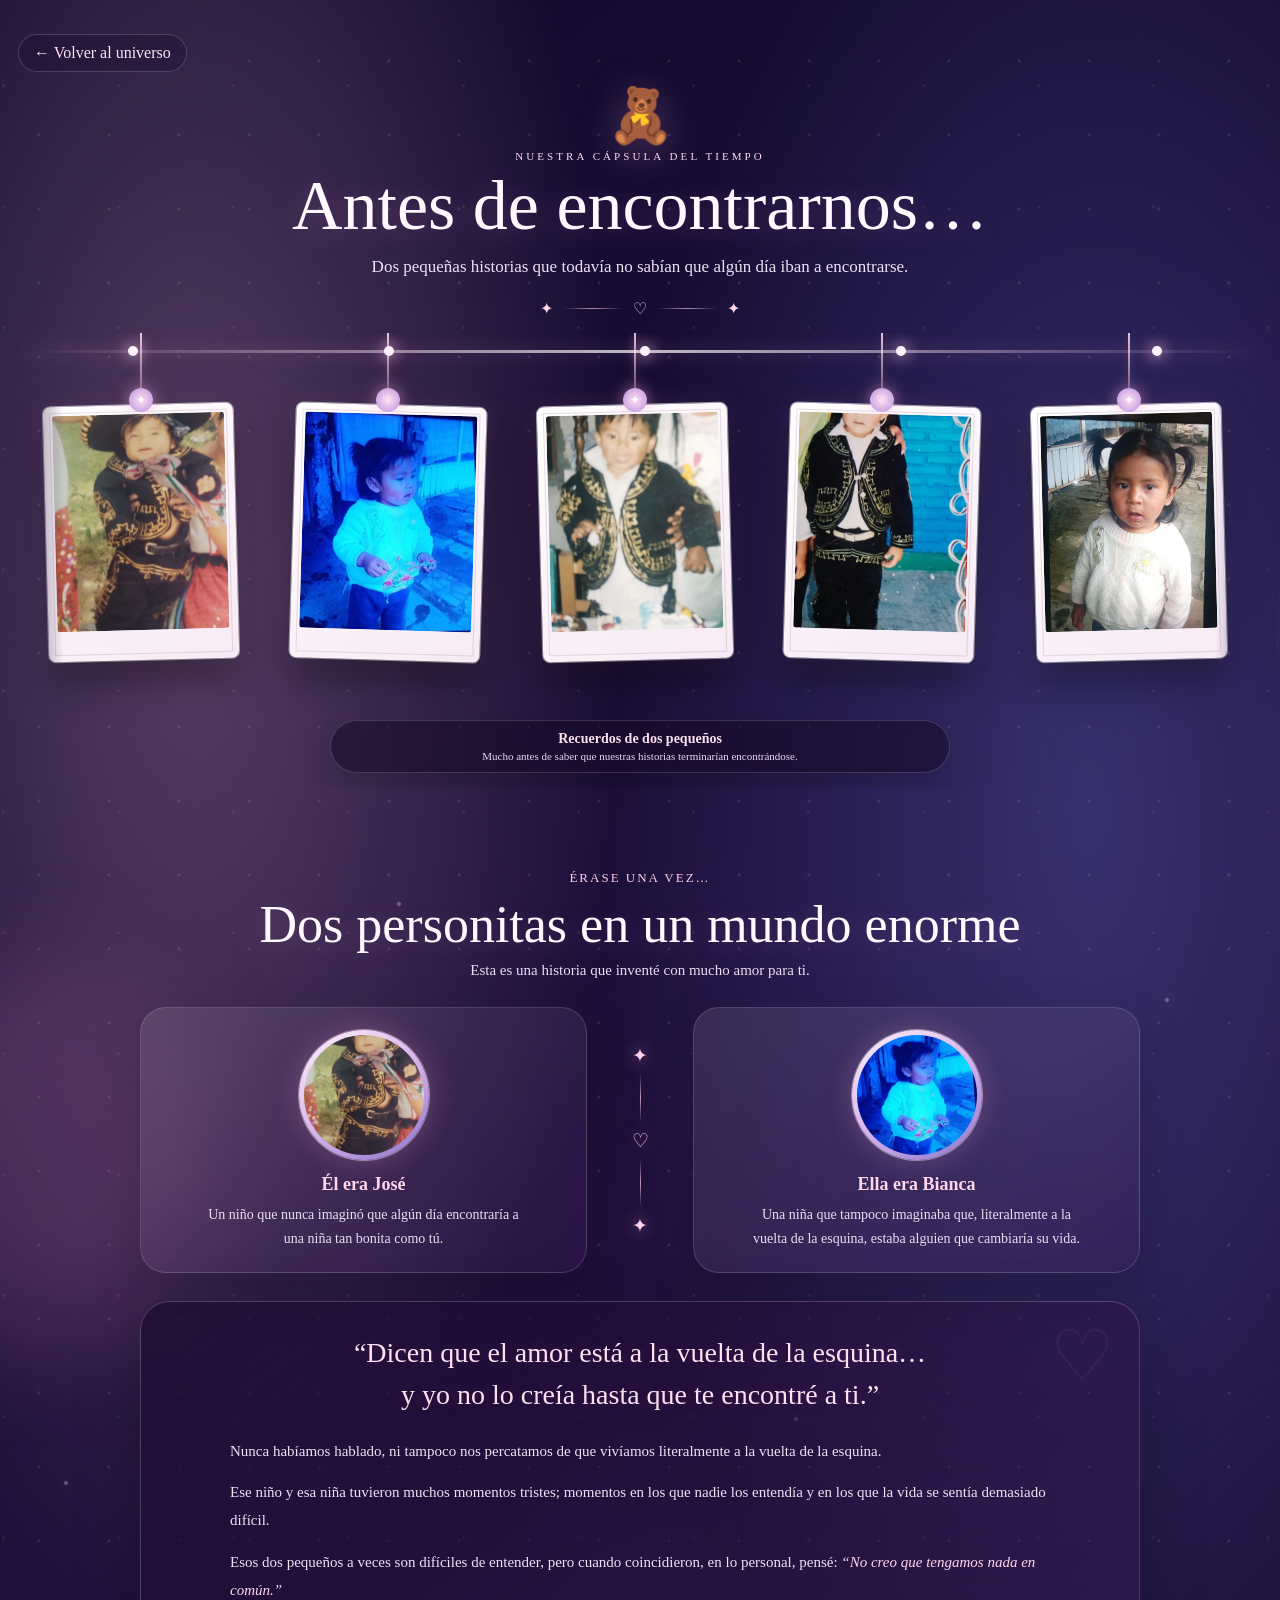
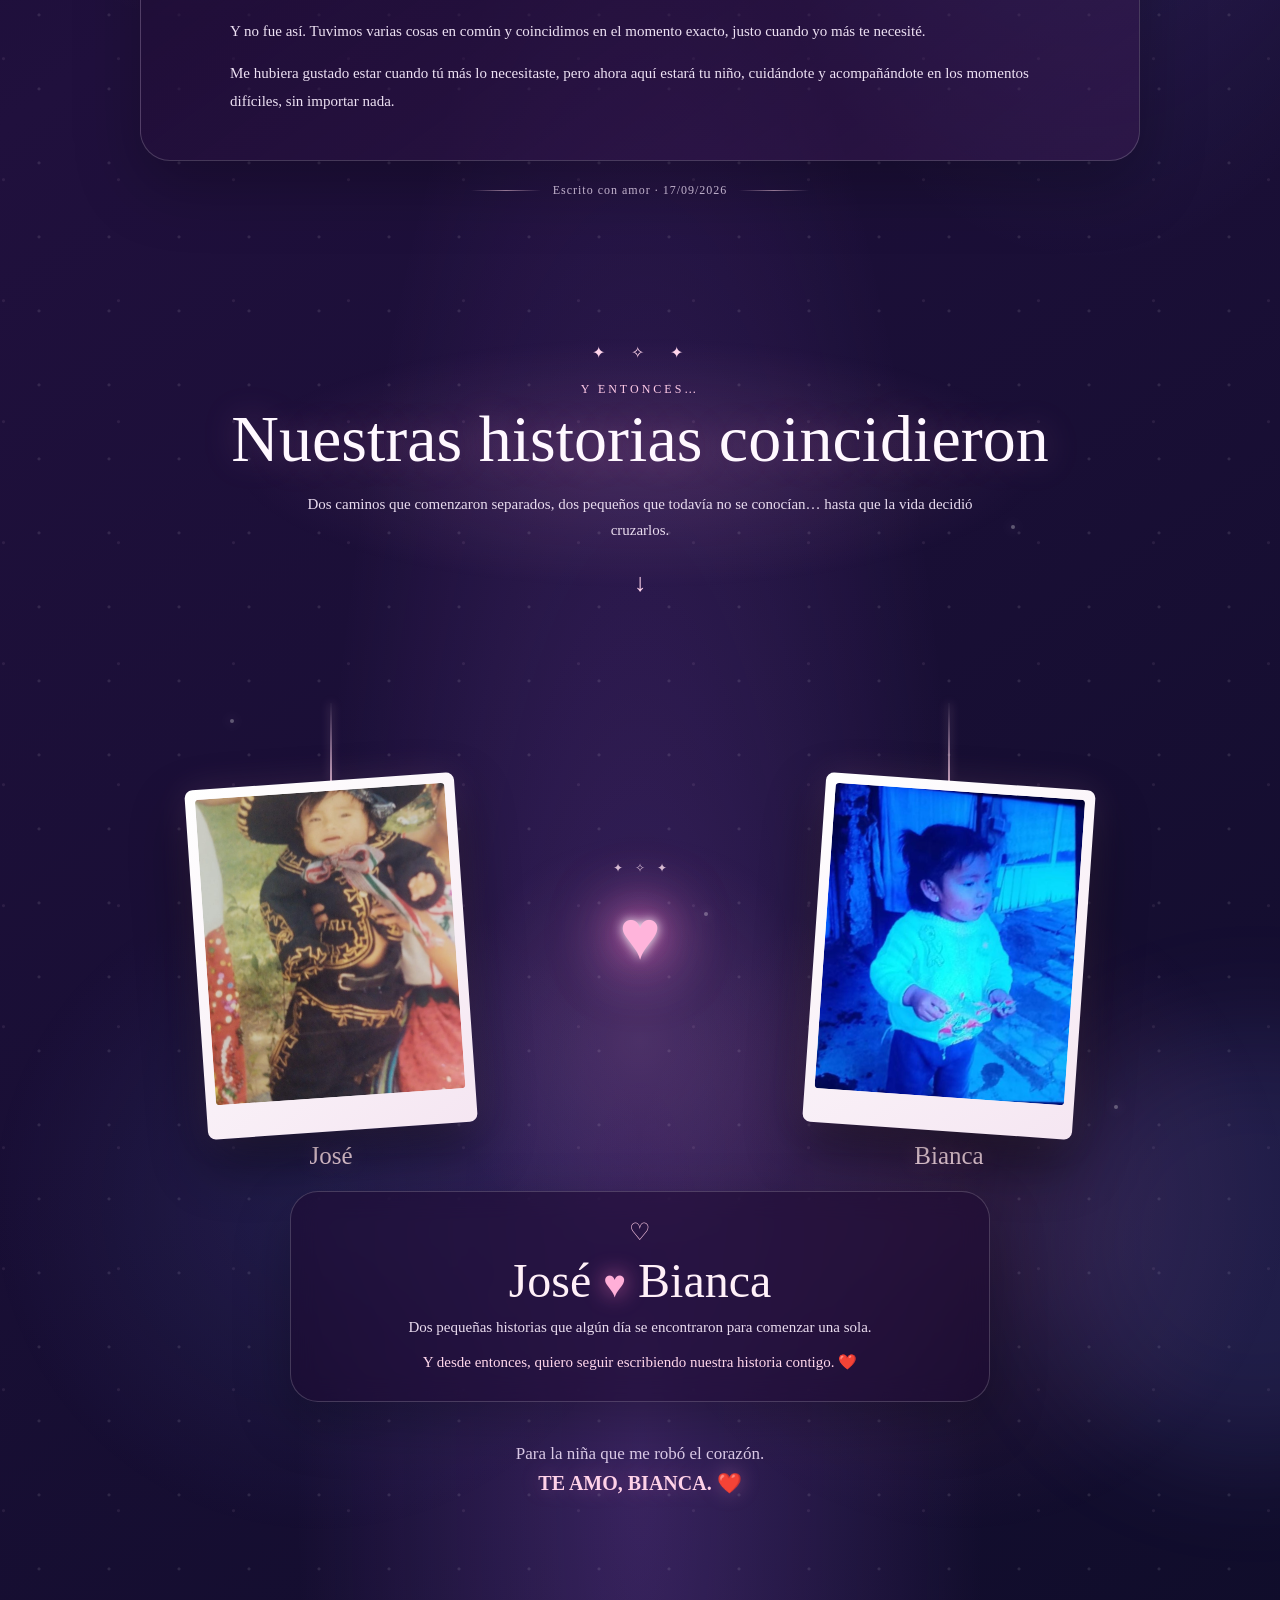
==== commit dd642c3c: "Add files via upload" ====
--- a/bebe.html
+++ b/bebe.html
@@ -31,22 +31,22 @@
       <div class="lantern-ceiling"><span></span><span></span><span></span><span></span><span></span></div>
       <div class="baby-track">
         <div class="baby-group">
-          <figure class="hanging-photo photo-a"><span class="cord"></span><span class="ornament">✦</span><div class="photo-frame"><img src="assets/bebe/bebe01.jpeg" alt="José de pequeño"></div></figure>
-          <figure class="hanging-photo photo-b"><span class="cord"></span><span class="ornament">♡</span><div class="photo-frame"><img src="assets/bebe/bebe02.jpeg" alt="Bianca de pequeña"></div></figure>
-          <figure class="hanging-photo photo-c"><span class="cord"></span><span class="ornament">✦</span><div class="photo-frame"><img src="assets/bebe/bebe03.jpeg" alt="José de pequeño"></div></figure>
-          <figure class="hanging-photo photo-d"><span class="cord"></span><span class="ornament">♡</span><div class="photo-frame"><img src="assets/bebe/bebe04.jpeg" alt="José de pequeño"></div></figure>
-          <figure class="hanging-photo photo-e"><span class="cord"></span><span class="ornament">✦</span><div class="photo-frame"><img src="assets/bebe/bebe05.jpeg" alt="Bianca de pequeña"></div></figure>
-          <figure class="hanging-photo photo-f"><span class="cord"></span><span class="ornament">♡</span><div class="photo-frame"><img src="assets/bebe/bebe06.jpeg" alt="Bianca de pequeña"></div></figure>
-          <figure class="hanging-photo photo-g"><span class="cord"></span><span class="ornament">✦</span><div class="photo-frame"><img src="assets/bebe/bebe07.png" alt="Recuerdo de infancia"></div></figure>
+          <figure class="hanging-photo photo-a"><span class="cord"></span><span class="ornament">✦</span><div class="photo-frame"><img src="assets_bebe_bebe01.jpeg" alt="José de pequeño"></div></figure>
+          <figure class="hanging-photo photo-b"><span class="cord"></span><span class="ornament">♡</span><div class="photo-frame"><img src="assets_bebe_bebe02.jpeg" alt="Bianca de pequeña"></div></figure>
+          <figure class="hanging-photo photo-c"><span class="cord"></span><span class="ornament">✦</span><div class="photo-frame"><img src="assets_bebe_bebe03.jpeg" alt="José de pequeño"></div></figure>
+          <figure class="hanging-photo photo-d"><span class="cord"></span><span class="ornament">♡</span><div class="photo-frame"><img src="assets_bebe_bebe04.jpeg" alt="José de pequeño"></div></figure>
+          <figure class="hanging-photo photo-e"><span class="cord"></span><span class="ornament">✦</span><div class="photo-frame"><img src="assets_bebe_bebe05.jpeg" alt="Bianca de pequeña"></div></figure>
+          <figure class="hanging-photo photo-f"><span class="cord"></span><span class="ornament">♡</span><div class="photo-frame"><img src="assets_bebe_bebe06.jpeg" alt="Bianca de pequeña"></div></figure>
+          <figure class="hanging-photo photo-g"><span class="cord"></span><span class="ornament">✦</span><div class="photo-frame"><img src="assets_bebe_bebe07.png" alt="Recuerdo de infancia"></div></figure>
         </div>
         <div class="baby-group" aria-hidden="true">
-          <figure class="hanging-photo photo-a"><span class="cord"></span><span class="ornament">✦</span><div class="photo-frame"><img src="assets/bebe/bebe01.jpeg" alt=""></div></figure>
-          <figure class="hanging-photo photo-b"><span class="cord"></span><span class="ornament">♡</span><div class="photo-frame"><img src="assets/bebe/bebe02.jpeg" alt=""></div></figure>
-          <figure class="hanging-photo photo-c"><span class="cord"></span><span class="ornament">✦</span><div class="photo-frame"><img src="assets/bebe/bebe03.jpeg" alt=""></div></figure>
-          <figure class="hanging-photo photo-d"><span class="cord"></span><span class="ornament">♡</span><div class="photo-frame"><img src="assets/bebe/bebe04.jpeg" alt=""></div></figure>
-          <figure class="hanging-photo photo-e"><span class="cord"></span><span class="ornament">✦</span><div class="photo-frame"><img src="assets/bebe/bebe05.jpeg" alt=""></div></figure>
-          <figure class="hanging-photo photo-f"><span class="cord"></span><span class="ornament">♡</span><div class="photo-frame"><img src="assets/bebe/bebe06.jpeg" alt=""></div></figure>
-          <figure class="hanging-photo photo-g"><span class="cord"></span><span class="ornament">✦</span><div class="photo-frame"><img src="assets/bebe/bebe07.png" alt=""></div></figure>
+          <figure class="hanging-photo photo-a"><span class="cord"></span><span class="ornament">✦</span><div class="photo-frame"><img src="assets_bebe_bebe01.jpeg" alt=""></div></figure>
+          <figure class="hanging-photo photo-b"><span class="cord"></span><span class="ornament">♡</span><div class="photo-frame"><img src="assets_bebe_bebe02.jpeg" alt=""></div></figure>
+          <figure class="hanging-photo photo-c"><span class="cord"></span><span class="ornament">✦</span><div class="photo-frame"><img src="assets_bebe_bebe03.jpeg" alt=""></div></figure>
+          <figure class="hanging-photo photo-d"><span class="cord"></span><span class="ornament">♡</span><div class="photo-frame"><img src="assets_bebe_bebe04.jpeg" alt=""></div></figure>
+          <figure class="hanging-photo photo-e"><span class="cord"></span><span class="ornament">✦</span><div class="photo-frame"><img src="assets_bebe_bebe05.jpeg" alt=""></div></figure>
+          <figure class="hanging-photo photo-f"><span class="cord"></span><span class="ornament">♡</span><div class="photo-frame"><img src="assets_bebe_bebe06.jpeg" alt=""></div></figure>
+          <figure class="hanging-photo photo-g"><span class="cord"></span><span class="ornament">✦</span><div class="photo-frame"><img src="assets_bebe_bebe07.png" alt=""></div></figure>
         </div>
       </div>
       <div class="carousel-caption">
@@ -65,13 +65,13 @@
 
       <div class="story-columns">
         <article class="story-person story-jose">
-          <div class="story-mini-photo"><img src="assets/bebe/bebe01.jpeg" alt="José de pequeño"></div>
+          <div class="story-mini-photo"><img src="assets_bebe_bebe01.jpeg" alt="José de pequeño"></div>
           <span class="story-tag">Él era José</span>
           <p>Un niño que nunca imaginó que algún día encontraría a una niña tan bonita como tú.</p>
         </article>
         <div class="story-between" aria-hidden="true"><span>✦</span><div></div><span>♡</span><div></div><span>✦</span></div>
         <article class="story-person story-bianca">
-          <div class="story-mini-photo"><img src="assets/bebe/bebe02.jpeg" alt="Bianca de pequeña"></div>
+          <div class="story-mini-photo"><img src="assets_bebe_bebe02.jpeg" alt="Bianca de pequeña"></div>
           <span class="story-tag">Ella era Bianca</span>
           <p>Una niña que tampoco imaginaba que, literalmente a la vuelta de la esquina, estaba alguien que cambiaría su vida.</p>
         </article>
@@ -109,7 +109,7 @@
       <div class="together-scene">
         <div class="together-photo together-left">
           <span class="together-string"></span>
-          <div class="together-frame"><img src="assets/bebe/bebe01.jpeg" alt="José de pequeño"></div>
+          <div class="together-frame"><img src="assets_bebe_bebe01.jpeg" alt="José de pequeño"></div>
           <span class="together-name">José</span>
         </div>
 
@@ -121,7 +121,7 @@
 
         <div class="together-photo together-right">
           <span class="together-string"></span>
-          <div class="together-frame"><img src="assets/bebe/bebe02.jpeg" alt="Bianca de pequeña"></div>
+          <div class="together-frame"><img src="assets_bebe_bebe02.jpeg" alt="Bianca de pequeña"></div>
           <span class="together-name">Bianca</span>
         </div>
       </div>
